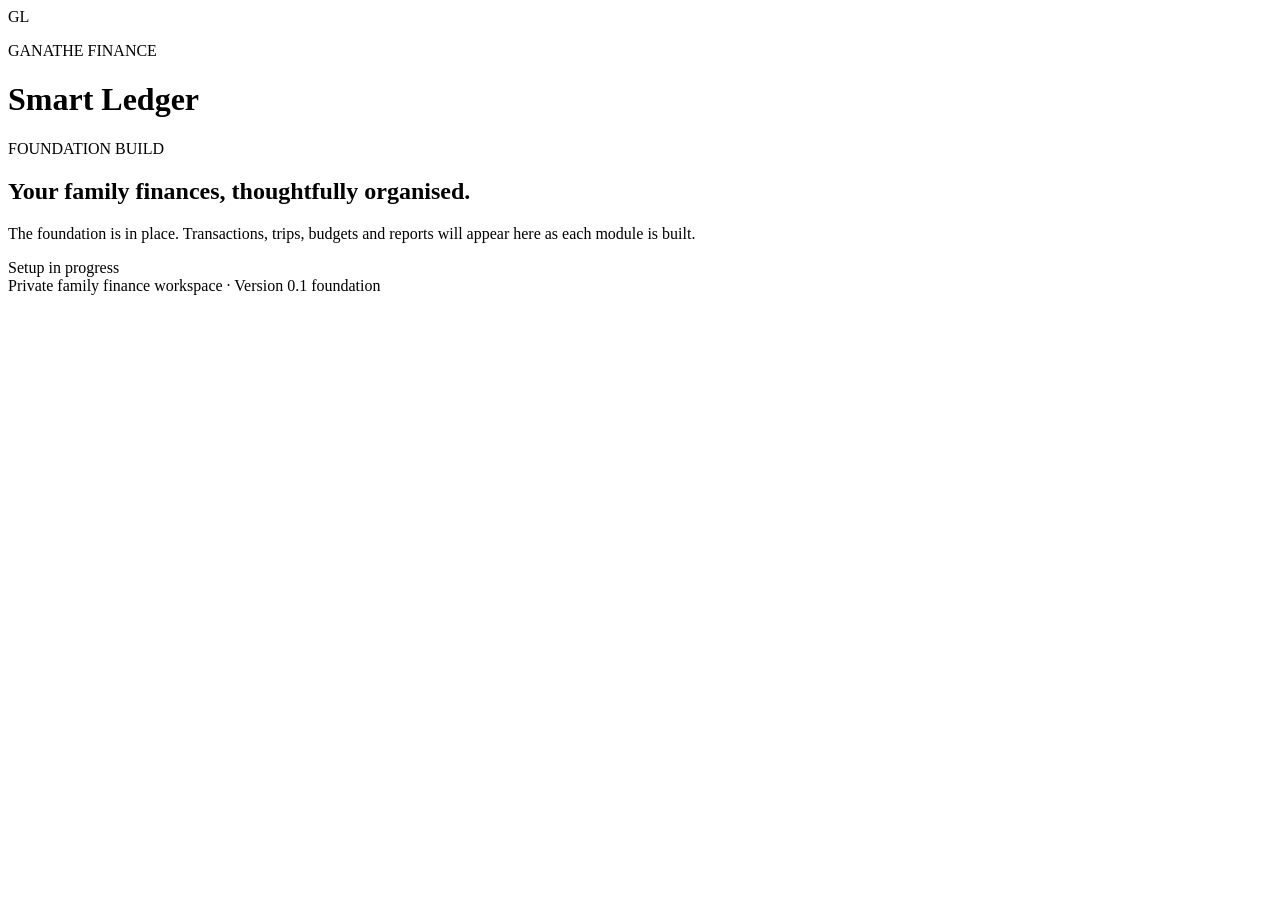
==== index.html @ e0f9417b "Set up Smart Ledger project foundation" ====
<!doctype html>
<html lang="en">
<head>
  <meta charset="utf-8">
  <meta name="viewport" content="width=device-width, initial-scale=1">
  <meta name="theme-color" content="#243b53">
  <meta name="description" content="Ganathe Finance — a simple family money manager.">
  <link rel="manifest" href="./manifest.json">
  <link rel="stylesheet" href="./assets/css/app.css">
  <title>Ganathe Finance | Smart Ledger</title>
</head>
<body>
  <main class="shell">
    <header class="topbar">
      <div class="brand-mark" aria-hidden="true">GL</div>
      <div><p class="eyebrow">GANATHE FINANCE</p><h1>Smart Ledger</h1></div>
    </header>
    <section class="welcome">
      <p class="eyebrow">FOUNDATION BUILD</p>
      <h2>Your family finances, thoughtfully organised.</h2>
      <p>The foundation is in place. Transactions, trips, budgets and reports will appear here as each module is built.</p>
      <span class="status"><span class="status-dot"></span> Setup in progress</span>
    </section>
    <footer>Private family finance workspace · Version 0.1 foundation</footer>
  </main>
  <script src="./assets/js/app.js" defer></script>
</body>
</html>
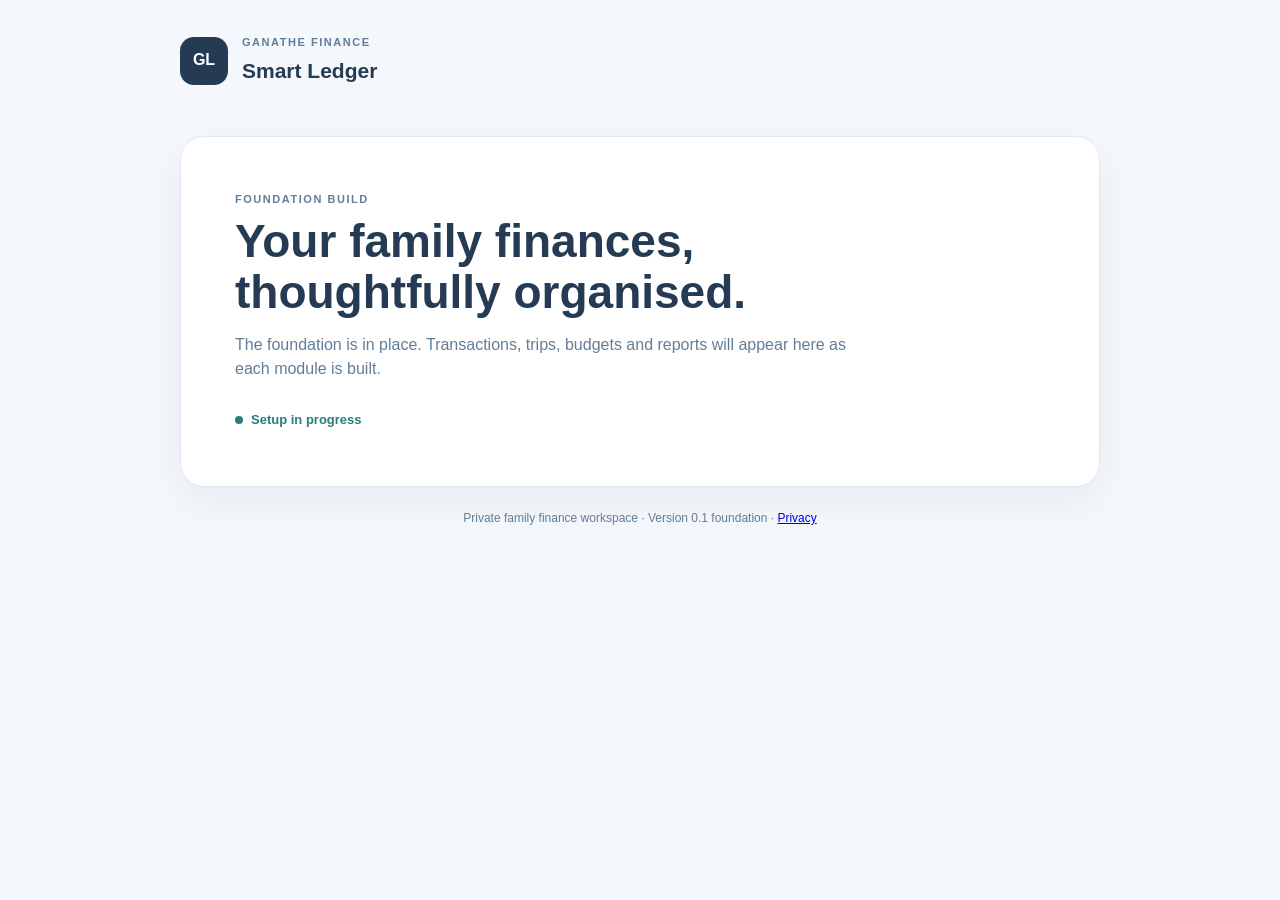
==== commit 75a066e2: "Link Smart Ledger privacy notice from index.html" ====
--- a/index.html
+++ b/index.html
@@ -21,7 +21,7 @@
       <p>The foundation is in place. Transactions, trips, budgets and reports will appear here as each module is built.</p>
       <span class="status"><span class="status-dot"></span> Setup in progress</span>
     </section>
-    <footer>Private family finance workspace · Version 0.1 foundation</footer>
+    <footer>Private family finance workspace · Version 0.1 foundation · <a href="./privacy-policy.html">Privacy</a></footer>
   </main>
   <script src="./assets/js/app.js" defer></script>
 </body>
--- a/assets/css/app.css
+++ b/assets/css/app.css
@@ -0,0 +1,35 @@
+:root {
+  color-scheme: light;
+  --ink: #243b53;
+  --muted: #627d98;
+  --surface: #ffffff;
+  --canvas: #f4f7fb;
+  --accent: #287d78;
+}
+* { box-sizing: border-box; }
+body {
+  margin: 0;
+  min-height: 100vh;
+  background: var(--canvas);
+  color: var(--ink);
+  font: 16px/1.55 Aptos, "Segoe UI", sans-serif;
+}
+.shell { width: min(920px, calc(100% - 36px)); margin: 0 auto; padding: 34px 0; }
+.topbar { display: flex; align-items: center; gap: 14px; }
+.brand-mark {
+  display: grid; place-items: center; width: 48px; height: 48px;
+  border-radius: 14px; background: var(--ink); color: white; font-weight: 800;
+}
+.eyebrow { margin: 0 0 4px; color: var(--muted); font-size: 11px; font-weight: 800; letter-spacing: .14em; }
+h1, h2, p { margin-top: 0; }
+h1 { margin-bottom: 0; font-size: 21px; }
+.welcome {
+  margin-top: 48px; padding: clamp(26px, 6vw, 54px);
+  border: 1px solid #e2eaf1; border-radius: 24px; background: var(--surface);
+  box-shadow: 0 14px 40px rgba(36, 59, 83, .06);
+}
+.welcome h2 { max-width: 620px; margin: 8px 0 14px; font-size: clamp(30px, 5vw, 46px); line-height: 1.12; }
+.welcome > p:not(.eyebrow) { max-width: 620px; color: var(--muted); }
+.status { display: inline-flex; align-items: center; gap: 8px; margin-top: 12px; color: var(--accent); font-size: 13px; font-weight: 700; }
+.status-dot { width: 8px; height: 8px; border-radius: 50%; background: var(--accent); }
+footer { margin-top: 22px; color: var(--muted); font-size: 12px; text-align: center; }
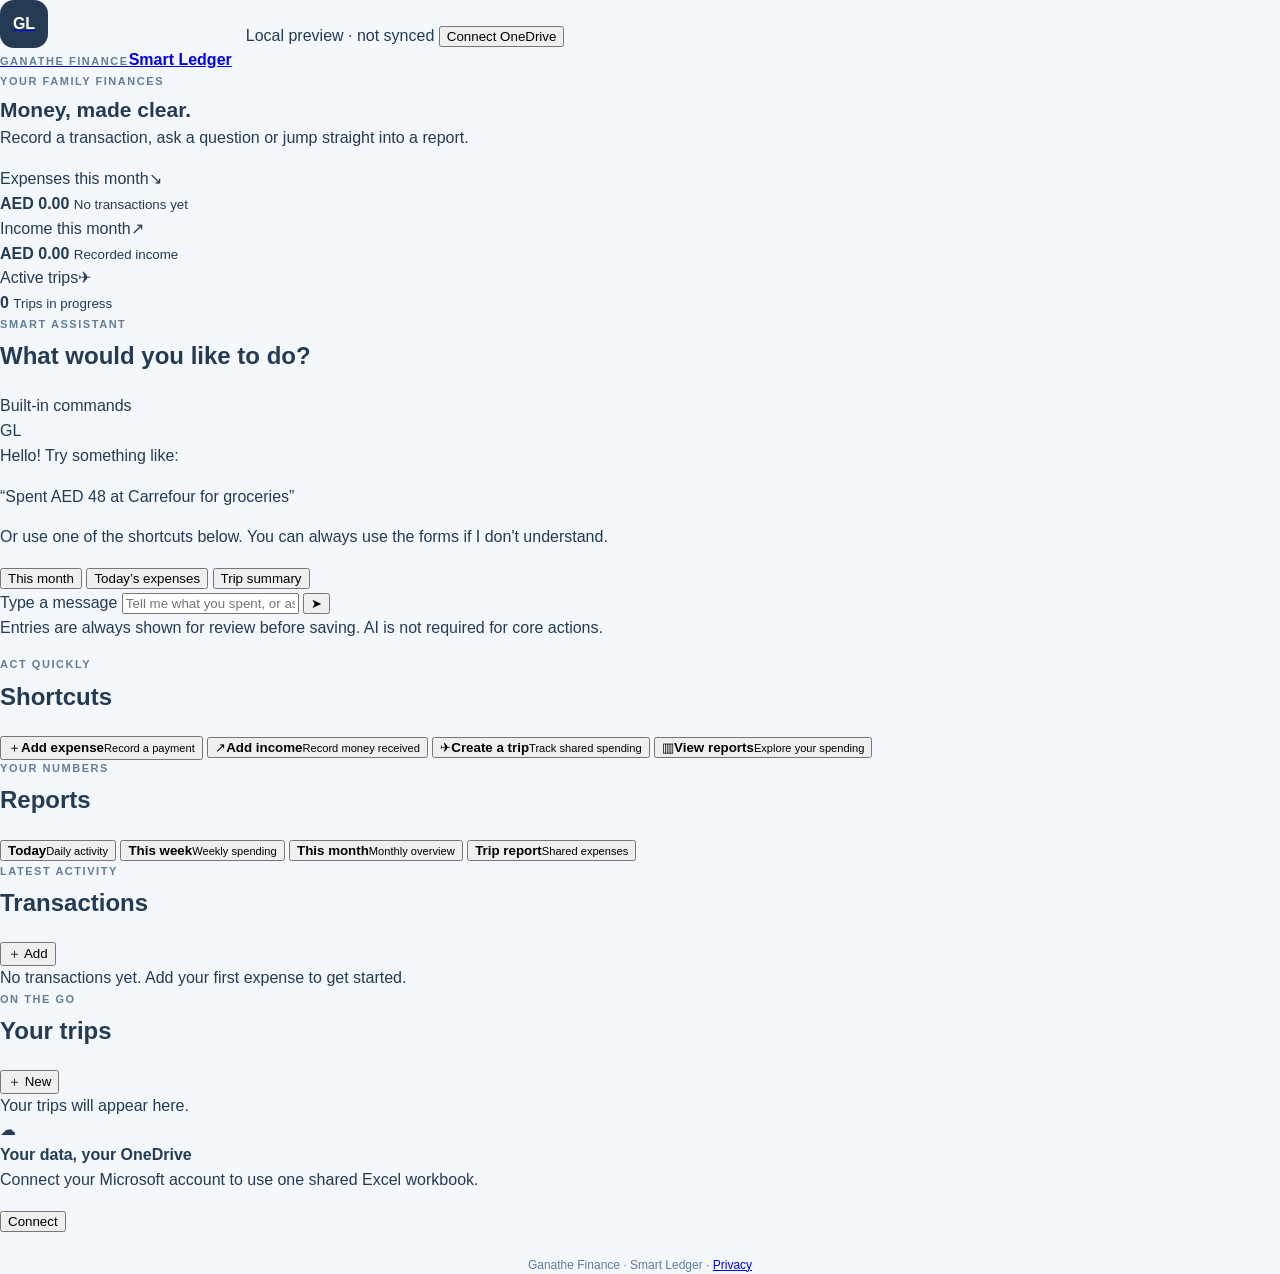
==== commit 126a2a49: "Build Smart Ledger conversational application shell" ====
--- a/index.html
+++ b/index.html
@@ -10,19 +10,152 @@
   <title>Ganathe Finance | Smart Ledger</title>
 </head>
 <body>
-  <main class="shell">
+  <div class="app-shell">
     <header class="topbar">
-      <div class="brand-mark" aria-hidden="true">GL</div>
-      <div><p class="eyebrow">GANATHE FINANCE</p><h1>Smart Ledger</h1></div>
+      <a class="brand" href="./" aria-label="Smart Ledger home">
+        <span class="brand-mark">GL</span>
+        <span><span class="eyebrow">GANATHE FINANCE</span><strong>Smart Ledger</strong></span>
+      </a>
+      <div class="header-actions">
+        <span id="syncStatus" class="sync-pill" data-state="local"><span class="sync-dot"></span><span id="syncText">Local preview · not synced</span></span>
+        <button class="button button-outline button-small" id="connectButton" type="button">Connect OneDrive</button>
+      </div>
     </header>
-    <section class="welcome">
-      <p class="eyebrow">FOUNDATION BUILD</p>
-      <h2>Your family finances, thoughtfully organised.</h2>
-      <p>The foundation is in place. Transactions, trips, budgets and reports will appear here as each module is built.</p>
-      <span class="status"><span class="status-dot"></span> Setup in progress</span>
-    </section>
-    <footer>Private family finance workspace · Version 0.1 foundation · <a href="./privacy-policy.html">Privacy</a></footer>
-  </main>
-  <script src="./assets/js/app.js" defer></script>
+
+    <main>
+      <section class="welcome-row">
+        <div>
+          <p class="eyebrow">YOUR FAMILY FINANCES</p>
+          <h1>Money, made <span>clear.</span></h1>
+          <p class="welcome-copy">Record a transaction, ask a question or jump straight into a report.</p>
+        </div>
+        <div class="date-chip" id="todayLabel"></div>
+      </section>
+
+      <section class="stats-grid" aria-label="Financial overview">
+        <article class="stat-card">
+          <div class="stat-top"><span>Expenses this month</span><span class="stat-icon">↘</span></div>
+          <strong id="monthSpend">AED 0.00</strong>
+          <small id="monthSpendHint">No transactions yet</small>
+        </article>
+        <article class="stat-card">
+          <div class="stat-top"><span>Income this month</span><span class="stat-icon">↗</span></div>
+          <strong id="monthIncome">AED 0.00</strong>
+          <small>Recorded income</small>
+        </article>
+        <article class="stat-card">
+          <div class="stat-top"><span>Active trips</span><span class="stat-icon">✈</span></div>
+          <strong id="activeTrips">0</strong>
+          <small>Trips in progress</small>
+        </article>
+      </section>
+
+      <section class="workspace-grid">
+        <div class="main-column">
+          <section class="panel conversation-panel">
+            <div class="panel-heading">
+              <div><p class="eyebrow">SMART ASSISTANT</p><h2>What would you like to do?</h2></div>
+              <span class="engine-label">Built-in commands</span>
+            </div>
+            <div class="chat-stream" id="chatStream" aria-live="polite">
+              <div class="chat-message assistant">
+                <span class="avatar">GL</span>
+                <div class="message-body"><p>Hello! Try something like:</p><p class="example-phrase">“Spent AED 48 at Carrefour for groceries”</p><p>Or use one of the shortcuts below. You can always use the forms if I don't understand.</p></div>
+              </div>
+            </div>
+            <div class="suggestion-row">
+              <button class="suggestion" data-prompt="Show my spending this month" type="button">This month</button>
+              <button class="suggestion" data-prompt="Show today's expenses" type="button">Today’s expenses</button>
+              <button class="suggestion" data-prompt="Show trip expenses" type="button">Trip summary</button>
+            </div>
+            <form id="chatForm" class="chat-entry">
+              <label class="sr-only" for="chatInput">Type a message</label>
+              <input id="chatInput" autocomplete="off" placeholder="Tell me what you spent, or ask a question…" maxlength="500">
+              <button class="send-button" aria-label="Send message" type="submit">➤</button>
+            </form>
+            <p class="micro-note">Entries are always shown for review before saving. AI is not required for core actions.</p>
+          </section>
+
+          <section class="panel">
+            <div class="panel-heading"><div><p class="eyebrow">ACT QUICKLY</p><h2>Shortcuts</h2></div></div>
+            <div class="quick-actions">
+              <button class="quick-action" data-action="expense" type="button"><span class="quick-icon teal">＋</span><span><strong>Add expense</strong><small>Record a payment</small></span></button>
+              <button class="quick-action" data-action="income" type="button"><span class="quick-icon blue">↗</span><span><strong>Add income</strong><small>Record money received</small></span></button>
+              <button class="quick-action" data-action="trip" type="button"><span class="quick-icon amber">✈</span><span><strong>Create a trip</strong><small>Track shared spending</small></span></button>
+              <button class="quick-action" data-action="reports" type="button"><span class="quick-icon violet">▥</span><span><strong>View reports</strong><small>Explore your spending</small></span></button>
+            </div>
+          </section>
+
+          <section class="panel" id="reportsPanel">
+            <div class="panel-heading"><div><p class="eyebrow">YOUR NUMBERS</p><h2>Reports</h2></div></div>
+            <div class="report-actions">
+              <button class="report-button" data-report="today" type="button"><strong>Today</strong><small>Daily activity</small></button>
+              <button class="report-button" data-report="week" type="button"><strong>This week</strong><small>Weekly spending</small></button>
+              <button class="report-button" data-report="month" type="button"><strong>This month</strong><small>Monthly overview</small></button>
+              <button class="report-button" data-report="trip" type="button"><strong>Trip report</strong><small>Shared expenses</small></button>
+            </div>
+            <div id="reportResult" class="report-result" hidden></div>
+          </section>
+        </div>
+
+        <aside class="side-column">
+          <section class="panel">
+            <div class="panel-heading"><div><p class="eyebrow">LATEST ACTIVITY</p><h2>Transactions</h2></div><button class="text-button" id="addExpenseLink" type="button">＋ Add</button></div>
+            <div id="transactionList" class="transaction-list"><div class="empty-state">No transactions yet. Add your first expense to get started.</div></div>
+          </section>
+          <section class="panel">
+            <div class="panel-heading"><div><p class="eyebrow">ON THE GO</p><h2>Your trips</h2></div><button class="text-button" id="addTripLink" type="button">＋ New</button></div>
+            <div id="tripList" class="trip-list"><div class="empty-state">Your trips will appear here.</div></div>
+          </section>
+          <section class="connection-card">
+            <div class="connection-icon">☁</div>
+            <div><strong>Your data, your OneDrive</strong><p>Connect your Microsoft account to use one shared Excel workbook.</p></div>
+            <button id="connectCardButton" class="button button-dark button-small" type="button">Connect</button>
+          </section>
+        </aside>
+      </section>
+    </main>
+    <footer>Ganathe Finance · Smart Ledger <span>·</span> <a href="./privacy-policy.html">Privacy</a></footer>
+  </div>
+
+  <dialog id="transactionDialog" class="app-dialog">
+    <form id="transactionForm" method="dialog">
+      <div class="dialog-heading"><div><p class="eyebrow">TRANSACTION</p><h2 id="transactionDialogTitle">Add expense</h2></div><button class="icon-button" type="button" data-close="transactionDialog" aria-label="Close">×</button></div>
+      <div class="form-grid">
+        <label>Type<select id="txType" name="type"><option>Expense</option><option>Income</option></select></label>
+        <label>Date<input id="txDate" name="date" type="date" required></label>
+        <label class="span-2">Description<input id="txDescription" name="description" placeholder="e.g. Carrefour groceries" required maxlength="120"></label>
+        <label>Amount<input id="txAmount" name="amount" type="number" min="0.01" step="0.01" placeholder="0.00" required></label>
+        <label>Currency<select id="txCurrency" name="currency"><option>AED</option><option>INR</option><option>OMR</option><option>USD</option><option>SGD</option><option>EUR</option><option>GBP</option></select></label>
+        <label>Category<select id="txCategory" name="category"></select></label>
+        <label>Payment type<select id="txPayment" name="paymentType"><option>Cash</option><option>Debit Card</option><option>Credit Card</option><option>Bank Transfer</option><option>Digital Wallet</option><option>Other</option></select></label>
+        <label>Paid by<input id="txPaidBy" name="paidBy" value="Me" maxlength="60" required></label>
+        <label>Trip (optional)<select id="txTrip" name="tripId"><option value="">Personal / non-trip</option></select></label>
+        <label class="span-2">Notes<input id="txNotes" name="notes" maxlength="200" placeholder="Optional"></label>
+      </div>
+      <div class="dialog-actions"><button class="button button-outline" type="button" data-close="transactionDialog">Cancel</button><button class="button button-primary" type="submit">Save transaction</button></div>
+    </form>
+  </dialog>
+
+  <dialog id="tripDialog" class="app-dialog">
+    <form id="tripForm" method="dialog">
+      <div class="dialog-heading"><div><p class="eyebrow">TRIP PLANNER</p><h2>Create a trip</h2></div><button class="icon-button" type="button" data-close="tripDialog" aria-label="Close">×</button></div>
+      <div class="form-grid">
+        <label class="span-2">Trip name<input id="tripName" name="name" required maxlength="100" placeholder="e.g. Oman family trip"></label>
+        <label class="span-2">Destination<input id="tripDestination" name="destination" maxlength="100" placeholder="e.g. Muscat and Chennai"></label>
+        <label>Start date<input id="tripStart" name="startDate" type="date"></label>
+        <label>End date<input id="tripEnd" name="endDate" type="date"></label>
+        <label class="span-2">Participants<input id="tripMembers" name="members" placeholder="Names separated by commas"></label>
+      </div>
+      <div class="dialog-actions"><button class="button button-outline" type="button" data-close="tripDialog">Cancel</button><button class="button button-primary" type="submit">Create trip</button></div>
+    </form>
+  </dialog>
+
+  <script defer src="https://alcdn.msauth.net/browser/2.38.3/js/msal-browser.min.js"></script>
+  <script defer src="https://cdn.sheetjs.com/xlsx-0.20.3/package/dist/xlsx.full.min.js"></script>
+  <script defer src="./assets/js/config.js"></script>
+  <script defer src="./assets/js/ledger-core.js"></script>
+  <script defer src="./assets/js/onedrive-repository.js"></script>
+  <script defer src="./assets/js/app.js"></script>
 </body>
 </html>
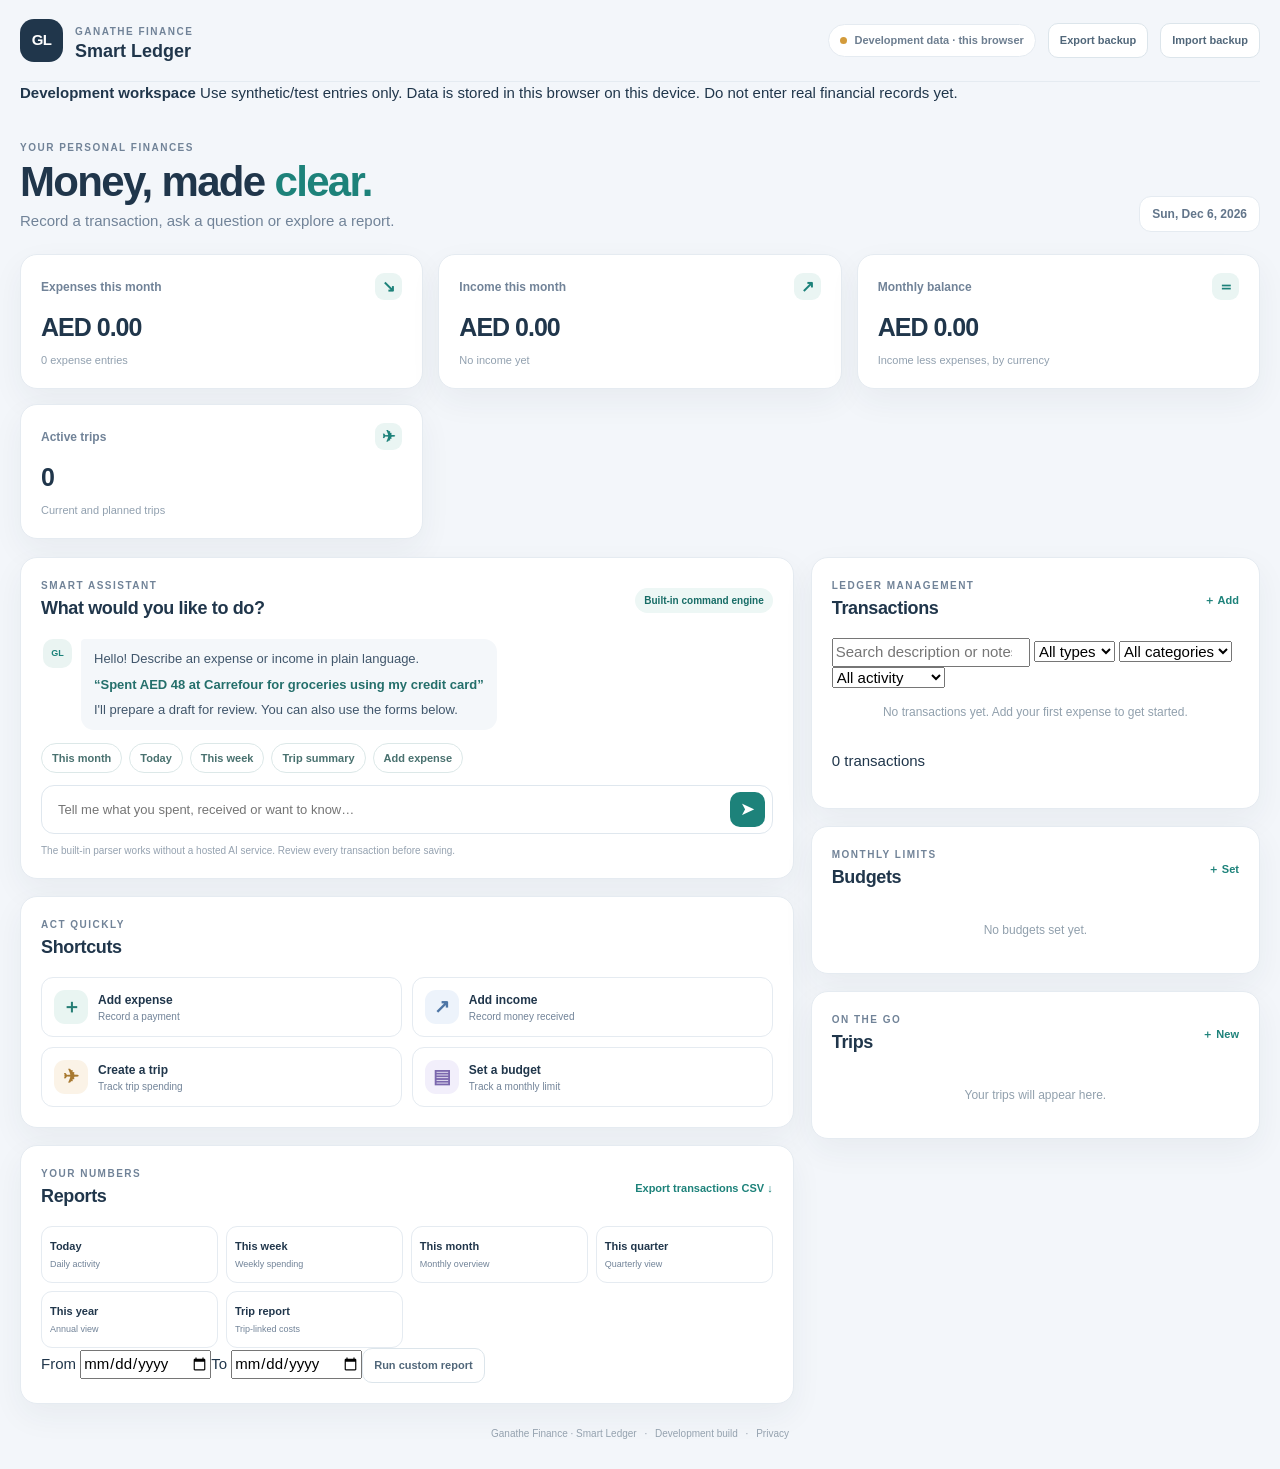
==== commit 2fa5c015: "Build feature-first Smart Ledger development workspace" ====
--- a/index.html
+++ b/index.html
@@ -3,8 +3,8 @@
 <head>
   <meta charset="utf-8">
   <meta name="viewport" content="width=device-width, initial-scale=1">
-  <meta name="theme-color" content="#243b53">
-  <meta name="description" content="Ganathe Finance — a simple family money manager.">
+  <meta name="theme-color" content="#20364b">
+  <meta name="description" content="Ganathe Finance — a conversational personal finance workspace.">
   <link rel="manifest" href="./manifest.json">
   <link rel="stylesheet" href="./assets/css/app.css">
   <title>Ganathe Finance | Smart Ledger</title>
@@ -17,63 +17,51 @@
         <span><span class="eyebrow">GANATHE FINANCE</span><strong>Smart Ledger</strong></span>
       </a>
       <div class="header-actions">
-        <span id="syncStatus" class="sync-pill" data-state="local"><span class="sync-dot"></span><span id="syncText">Local preview · not synced</span></span>
-        <button class="button button-outline button-small" id="connectButton" type="button">Connect OneDrive</button>
+        <span id="syncStatus" class="sync-pill" data-state="local"><span class="sync-dot"></span><span id="syncText">Development data · this browser</span></span>
+        <button class="button button-outline button-small" id="exportBackupButton" type="button">Export backup</button>
+        <button class="button button-outline button-small" id="importBackupButton" type="button">Import backup</button>
+        <input id="importBackupInput" type="file" accept=".json,application/json" hidden>
       </div>
     </header>
 
     <main>
+      <section class="development-banner" role="note">
+        <strong>Development workspace</strong>
+        <span>Use synthetic/test entries only. Data is stored in this browser on this device. Do not enter real financial records yet.</span>
+      </section>
+
       <section class="welcome-row">
         <div>
-          <p class="eyebrow">YOUR FAMILY FINANCES</p>
+          <p class="eyebrow">YOUR PERSONAL FINANCES</p>
           <h1>Money, made <span>clear.</span></h1>
-          <p class="welcome-copy">Record a transaction, ask a question or jump straight into a report.</p>
+          <p class="welcome-copy">Record a transaction, ask a question or explore a report.</p>
         </div>
         <div class="date-chip" id="todayLabel"></div>
       </section>
 
       <section class="stats-grid" aria-label="Financial overview">
-        <article class="stat-card">
-          <div class="stat-top"><span>Expenses this month</span><span class="stat-icon">↘</span></div>
-          <strong id="monthSpend">AED 0.00</strong>
-          <small id="monthSpendHint">No transactions yet</small>
-        </article>
-        <article class="stat-card">
-          <div class="stat-top"><span>Income this month</span><span class="stat-icon">↗</span></div>
-          <strong id="monthIncome">AED 0.00</strong>
-          <small>Recorded income</small>
-        </article>
-        <article class="stat-card">
-          <div class="stat-top"><span>Active trips</span><span class="stat-icon">✈</span></div>
-          <strong id="activeTrips">0</strong>
-          <small>Trips in progress</small>
-        </article>
+        <article class="stat-card"><div class="stat-top"><span>Expenses this month</span><span class="stat-icon">↘</span></div><strong id="monthSpend">AED 0.00</strong><small id="monthSpendHint">No expenses yet</small></article>
+        <article class="stat-card"><div class="stat-top"><span>Income this month</span><span class="stat-icon">↗</span></div><strong id="monthIncome">AED 0.00</strong><small id="monthIncomeHint">No income yet</small></article>
+        <article class="stat-card"><div class="stat-top"><span>Monthly balance</span><span class="stat-icon">＝</span></div><strong id="monthBalance">AED 0.00</strong><small>Income less expenses, by currency</small></article>
+        <article class="stat-card"><div class="stat-top"><span>Active trips</span><span class="stat-icon">✈</span></div><strong id="activeTrips">0</strong><small>Current and planned trips</small></article>
       </section>
 
       <section class="workspace-grid">
         <div class="main-column">
           <section class="panel conversation-panel">
-            <div class="panel-heading">
-              <div><p class="eyebrow">SMART ASSISTANT</p><h2>What would you like to do?</h2></div>
-              <span class="engine-label">Built-in commands</span>
-            </div>
+            <div class="panel-heading"><div><p class="eyebrow">SMART ASSISTANT</p><h2>What would you like to do?</h2></div><span class="engine-label">Built-in command engine</span></div>
             <div class="chat-stream" id="chatStream" aria-live="polite">
-              <div class="chat-message assistant">
-                <span class="avatar">GL</span>
-                <div class="message-body"><p>Hello! Try something like:</p><p class="example-phrase">“Spent AED 48 at Carrefour for groceries”</p><p>Or use one of the shortcuts below. You can always use the forms if I don't understand.</p></div>
-              </div>
+              <div class="chat-message assistant"><span class="avatar">GL</span><div class="message-body"><p>Hello! Describe an expense or income in plain language.</p><p class="example-phrase">“Spent AED 48 at Carrefour for groceries using my credit card”</p><p>I'll prepare a draft for review. You can also use the forms below.</p></div></div>
             </div>
             <div class="suggestion-row">
               <button class="suggestion" data-prompt="Show my spending this month" type="button">This month</button>
-              <button class="suggestion" data-prompt="Show today's expenses" type="button">Today’s expenses</button>
+              <button class="suggestion" data-prompt="Show today's expenses" type="button">Today</button>
+              <button class="suggestion" data-prompt="Show this week's spending" type="button">This week</button>
               <button class="suggestion" data-prompt="Show trip expenses" type="button">Trip summary</button>
+              <button class="suggestion" data-prompt="Add an expense" type="button">Add expense</button>
             </div>
-            <form id="chatForm" class="chat-entry">
-              <label class="sr-only" for="chatInput">Type a message</label>
-              <input id="chatInput" autocomplete="off" placeholder="Tell me what you spent, or ask a question…" maxlength="500">
-              <button class="send-button" aria-label="Send message" type="submit">➤</button>
-            </form>
-            <p class="micro-note">Entries are always shown for review before saving. AI is not required for core actions.</p>
+            <form id="chatForm" class="chat-entry"><label class="sr-only" for="chatInput">Type a message</label><input id="chatInput" autocomplete="off" placeholder="Tell me what you spent, received or want to know…" maxlength="500"><button class="send-button" aria-label="Send message" type="submit">➤</button></form>
+            <p class="micro-note">The built-in parser works without a hosted AI service. Review every transaction before saving.</p>
           </section>
 
           <section class="panel">
@@ -81,45 +69,50 @@
             <div class="quick-actions">
               <button class="quick-action" data-action="expense" type="button"><span class="quick-icon teal">＋</span><span><strong>Add expense</strong><small>Record a payment</small></span></button>
               <button class="quick-action" data-action="income" type="button"><span class="quick-icon blue">↗</span><span><strong>Add income</strong><small>Record money received</small></span></button>
-              <button class="quick-action" data-action="trip" type="button"><span class="quick-icon amber">✈</span><span><strong>Create a trip</strong><small>Track shared spending</small></span></button>
-              <button class="quick-action" data-action="reports" type="button"><span class="quick-icon violet">▥</span><span><strong>View reports</strong><small>Explore your spending</small></span></button>
+              <button class="quick-action" data-action="trip" type="button"><span class="quick-icon amber">✈</span><span><strong>Create a trip</strong><small>Track trip spending</small></span></button>
+              <button class="quick-action" data-action="budget" type="button"><span class="quick-icon violet">▤</span><span><strong>Set a budget</strong><small>Track a monthly limit</small></span></button>
             </div>
           </section>
 
           <section class="panel" id="reportsPanel">
-            <div class="panel-heading"><div><p class="eyebrow">YOUR NUMBERS</p><h2>Reports</h2></div></div>
+            <div class="panel-heading"><div><p class="eyebrow">YOUR NUMBERS</p><h2>Reports</h2></div><button class="text-button" id="exportCsvButton" type="button">Export transactions CSV ↓</button></div>
             <div class="report-actions">
               <button class="report-button" data-report="today" type="button"><strong>Today</strong><small>Daily activity</small></button>
               <button class="report-button" data-report="week" type="button"><strong>This week</strong><small>Weekly spending</small></button>
               <button class="report-button" data-report="month" type="button"><strong>This month</strong><small>Monthly overview</small></button>
-              <button class="report-button" data-report="trip" type="button"><strong>Trip report</strong><small>Shared expenses</small></button>
+              <button class="report-button" data-report="quarter" type="button"><strong>This quarter</strong><small>Quarterly view</small></button>
+              <button class="report-button" data-report="year" type="button"><strong>This year</strong><small>Annual view</small></button>
+              <button class="report-button" data-report="trip" type="button"><strong>Trip report</strong><small>Trip-linked costs</small></button>
             </div>
-            <div id="reportResult" class="report-result" hidden></div>
+            <div class="custom-report"><label>From <input id="reportFrom" type="date"></label><label>To <input id="reportTo" type="date"></label><button id="customReportButton" class="button button-outline button-small" type="button">Run custom report</button></div>
+            <div id="reportResult" class="report-result" hidden aria-live="polite"></div>
           </section>
         </div>
 
         <aside class="side-column">
           <section class="panel">
-            <div class="panel-heading"><div><p class="eyebrow">LATEST ACTIVITY</p><h2>Transactions</h2></div><button class="text-button" id="addExpenseLink" type="button">＋ Add</button></div>
-            <div id="transactionList" class="transaction-list"><div class="empty-state">No transactions yet. Add your first expense to get started.</div></div>
+            <div class="panel-heading"><div><p class="eyebrow">LEDGER MANAGEMENT</p><h2>Transactions</h2></div><button class="text-button" id="addExpenseLink" type="button">＋ Add</button></div>
+            <div class="filter-grid">
+              <input id="transactionSearch" type="search" placeholder="Search description or notes…" aria-label="Search transactions">
+              <select id="transactionTypeFilter" aria-label="Filter by transaction type"><option value="">All types</option><option>Expense</option><option>Income</option></select>
+              <select id="transactionCategoryFilter" aria-label="Filter by category"><option value="">All categories</option></select>
+              <select id="transactionTripFilter" aria-label="Filter by trip"><option value="">All activity</option><option value="__personal">Personal only</option></select>
+            </div>
+            <div id="transactionList" class="transaction-list"><div class="empty-state">No transactions yet. Add your first test entry.</div></div>
+            <p class="list-footnote" id="transactionCount">0 transactions</p>
           </section>
-          <section class="panel">
-            <div class="panel-heading"><div><p class="eyebrow">ON THE GO</p><h2>Your trips</h2></div><button class="text-button" id="addTripLink" type="button">＋ New</button></div>
-            <div id="tripList" class="trip-list"><div class="empty-state">Your trips will appear here.</div></div>
-          </section>
-          <section class="connection-card">
-            <div class="connection-icon">☁</div>
-            <div><strong>Your data, your OneDrive</strong><p>Connect your Microsoft account to use one shared Excel workbook.</p></div>
-            <button id="connectCardButton" class="button button-dark button-small" type="button">Connect</button>
-          </section>
+
+          <section class="panel"><div class="panel-heading"><div><p class="eyebrow">MONTHLY LIMITS</p><h2>Budgets</h2></div><button class="text-button" id="addBudgetLink" type="button">＋ Set</button></div><div id="budgetList" class="budget-list"><div class="empty-state">No budgets set yet.</div></div></section>
+
+          <section class="panel"><div class="panel-heading"><div><p class="eyebrow">ON THE GO</p><h2>Trips</h2></div><button class="text-button" id="addTripLink" type="button">＋ New</button></div><div id="tripList" class="trip-list"><div class="empty-state">Your trips will appear here.</div></div></section>
         </aside>
       </section>
     </main>
-    <footer>Ganathe Finance · Smart Ledger <span>·</span> <a href="./privacy-policy.html">Privacy</a></footer>
+    <footer>Ganathe Finance · Smart Ledger <span>·</span> Development build <span>·</span> <a href="./privacy-policy.html">Privacy</a></footer>
   </div>
 
   <dialog id="transactionDialog" class="app-dialog">
-    <form id="transactionForm" method="dialog">
+    <form id="transactionForm"><input id="txId" type="hidden">
       <div class="dialog-heading"><div><p class="eyebrow">TRANSACTION</p><h2 id="transactionDialogTitle">Add expense</h2></div><button class="icon-button" type="button" data-close="transactionDialog" aria-label="Close">×</button></div>
       <div class="form-grid">
         <label>Type<select id="txType" name="type"><option>Expense</option><option>Income</option></select></label>
@@ -131,31 +124,42 @@
         <label>Payment type<select id="txPayment" name="paymentType"><option>Cash</option><option>Debit Card</option><option>Credit Card</option><option>Bank Transfer</option><option>Digital Wallet</option><option>Other</option></select></label>
         <label>Paid by<input id="txPaidBy" name="paidBy" value="Me" maxlength="60" required></label>
         <label>Trip (optional)<select id="txTrip" name="tripId"><option value="">Personal / non-trip</option></select></label>
-        <label class="span-2">Notes<input id="txNotes" name="notes" maxlength="200" placeholder="Optional"></label>
+        <label class="span-2">Notes<input id="txNotes" name="notes" maxlength="300" placeholder="Optional"></label>
       </div>
       <div class="dialog-actions"><button class="button button-outline" type="button" data-close="transactionDialog">Cancel</button><button class="button button-primary" type="submit">Save transaction</button></div>
     </form>
   </dialog>
 
   <dialog id="tripDialog" class="app-dialog">
-    <form id="tripForm" method="dialog">
-      <div class="dialog-heading"><div><p class="eyebrow">TRIP PLANNER</p><h2>Create a trip</h2></div><button class="icon-button" type="button" data-close="tripDialog" aria-label="Close">×</button></div>
+    <form id="tripForm"><input id="tripId" type="hidden">
+      <div class="dialog-heading"><div><p class="eyebrow">TRIP PLANNER</p><h2 id="tripDialogTitle">Create a trip</h2></div><button class="icon-button" type="button" data-close="tripDialog" aria-label="Close">×</button></div>
       <div class="form-grid">
-        <label class="span-2">Trip name<input id="tripName" name="name" required maxlength="100" placeholder="e.g. Oman family trip"></label>
+        <label class="span-2">Trip name<input id="tripName" name="name" required maxlength="100" placeholder="e.g. Oman trip"></label>
         <label class="span-2">Destination<input id="tripDestination" name="destination" maxlength="100" placeholder="e.g. Muscat and Chennai"></label>
         <label>Start date<input id="tripStart" name="startDate" type="date"></label>
         <label>End date<input id="tripEnd" name="endDate" type="date"></label>
         <label class="span-2">Participants<input id="tripMembers" name="members" placeholder="Names separated by commas"></label>
+        <label>Status<select id="tripStatus"><option>Planned</option><option>Active</option><option>Completed</option><option>Cancelled</option></select></label>
       </div>
-      <div class="dialog-actions"><button class="button button-outline" type="button" data-close="tripDialog">Cancel</button><button class="button button-primary" type="submit">Create trip</button></div>
+      <div class="dialog-actions"><button class="button button-outline" type="button" data-close="tripDialog">Cancel</button><button class="button button-primary" type="submit">Save trip</button></div>
     </form>
   </dialog>
 
-  <script defer src="https://alcdn.msauth.net/browser/2.38.3/js/msal-browser.min.js"></script>
-  <script defer src="https://cdn.sheetjs.com/xlsx-0.20.3/package/dist/xlsx.full.min.js"></script>
-  <script defer src="./assets/js/config.js"></script>
+  <dialog id="budgetDialog" class="app-dialog">
+    <form id="budgetForm"><input id="budgetId" type="hidden">
+      <div class="dialog-heading"><div><p class="eyebrow">MONTHLY PLANNING</p><h2 id="budgetDialogTitle">Set a budget</h2></div><button class="icon-button" type="button" data-close="budgetDialog" aria-label="Close">×</button></div>
+      <div class="form-grid">
+        <label class="span-2">Category<select id="budgetCategory" required></select></label>
+        <label>Monthly limit<input id="budgetAmount" type="number" min="0.01" step="0.01" required placeholder="0.00"></label>
+        <label>Currency<select id="budgetCurrency"><option>AED</option><option>INR</option><option>OMR</option><option>USD</option><option>SGD</option><option>EUR</option><option>GBP</option></select></label>
+      </div>
+      <p class="form-help">Usage is calculated for the current calendar month, matching category and currency.</p>
+      <div class="dialog-actions"><button class="button button-outline" type="button" data-close="budgetDialog">Cancel</button><button class="button button-primary" type="submit">Save budget</button></div>
+    </form>
+  </dialog>
+
   <script defer src="./assets/js/ledger-core.js"></script>
-  <script defer src="./assets/js/onedrive-repository.js"></script>
+  <script defer src="./assets/js/ledger-repository.js"></script>
   <script defer src="./assets/js/app.js"></script>
 </body>
-</html>
+</html>
--- a/assets/css/app.css
+++ b/assets/css/app.css
@@ -1,35 +1,7 @@
-:root {
-  color-scheme: light;
-  --ink: #243b53;
-  --muted: #627d98;
-  --surface: #ffffff;
-  --canvas: #f4f7fb;
-  --accent: #287d78;
-}
-* { box-sizing: border-box; }
-body {
-  margin: 0;
-  min-height: 100vh;
-  background: var(--canvas);
-  color: var(--ink);
-  font: 16px/1.55 Aptos, "Segoe UI", sans-serif;
-}
-.shell { width: min(920px, calc(100% - 36px)); margin: 0 auto; padding: 34px 0; }
-.topbar { display: flex; align-items: center; gap: 14px; }
-.brand-mark {
-  display: grid; place-items: center; width: 48px; height: 48px;
-  border-radius: 14px; background: var(--ink); color: white; font-weight: 800;
-}
-.eyebrow { margin: 0 0 4px; color: var(--muted); font-size: 11px; font-weight: 800; letter-spacing: .14em; }
-h1, h2, p { margin-top: 0; }
-h1 { margin-bottom: 0; font-size: 21px; }
-.welcome {
-  margin-top: 48px; padding: clamp(26px, 6vw, 54px);
-  border: 1px solid #e2eaf1; border-radius: 24px; background: var(--surface);
-  box-shadow: 0 14px 40px rgba(36, 59, 83, .06);
-}
-.welcome h2 { max-width: 620px; margin: 8px 0 14px; font-size: clamp(30px, 5vw, 46px); line-height: 1.12; }
-.welcome > p:not(.eyebrow) { max-width: 620px; color: var(--muted); }
-.status { display: inline-flex; align-items: center; gap: 8px; margin-top: 12px; color: var(--accent); font-size: 13px; font-weight: 700; }
-.status-dot { width: 8px; height: 8px; border-radius: 50%; background: var(--accent); }
-footer { margin-top: 22px; color: var(--muted); font-size: 12px; text-align: center; }
+:root{color-scheme:light;--ink:#20364b;--muted:#718398;--canvas:#f3f6fa;--surface:#fff;--line:#e5ebf1;--teal:#1d827a;--teal-dark:#176c66;--shadow:0 12px 32px rgba(31,54,76,.055)}
+*{box-sizing:border-box}body{margin:0;background:var(--canvas);color:var(--ink);font:15px/1.5 Aptos,"Segoe UI",sans-serif}button,input,select{font:inherit}button{cursor:pointer}a{color:inherit;text-decoration:none}.app-shell{width:min(1240px,calc(100% - 40px));margin:auto}.topbar{height:82px;display:flex;align-items:center;justify-content:space-between;border-bottom:1px solid var(--line)}.brand{display:flex;align-items:center;gap:12px}.brand-mark{width:43px;height:43px;border-radius:14px;background:var(--ink);display:grid;place-items:center;color:#fff;font-weight:800;letter-spacing:-.04em}.brand strong{display:block;font-size:18px;line-height:1.1}.eyebrow{margin:0 0 4px;color:var(--muted);font-size:10px;font-weight:800;letter-spacing:.15em}.header-actions{display:flex;align-items:center;gap:12px}.sync-pill{display:inline-flex;align-items:center;gap:7px;padding:7px 11px;border:1px solid var(--line);border-radius:20px;background:#fff;color:#6d7e90;font-size:11px;font-weight:700}.sync-dot{width:7px;height:7px;border-radius:50%;background:#d39b3b}.sync-pill[data-state=connected] .sync-dot{background:#29956f}.sync-pill[data-state=error] .sync-dot{background:#d45d58}.welcome-row{display:flex;align-items:flex-end;justify-content:space-between;padding:35px 0 22px}.welcome-row h1{margin:4px 0 6px;font-size:clamp(30px,4vw,42px);letter-spacing:-.04em;line-height:1.08}.welcome-row h1 span{color:var(--teal)}.welcome-copy{margin:0;color:var(--muted)}.date-chip{padding:8px 12px;border:1px solid var(--line);border-radius:12px;background:#fff;color:#62758a;font-size:12px;font-weight:700}.stats-grid{display:grid;grid-template-columns:repeat(3,1fr);gap:15px;margin-bottom:18px}.stat-card,.panel{background:var(--surface);border:1px solid var(--line);border-radius:17px;box-shadow:var(--shadow)}.stat-card{padding:18px 20px}.stat-top{display:flex;align-items:center;justify-content:space-between;color:var(--muted);font-size:12px;font-weight:700}.stat-icon{width:27px;height:27px;border-radius:9px;background:#eaf5f3;color:var(--teal);display:grid;place-items:center;font-size:16px}.stat-card strong{display:block;margin:9px 0 1px;font-size:25px;letter-spacing:-.04em}.stat-card small{color:#91a0af;font-size:11px}.workspace-grid{display:grid;grid-template-columns:minmax(0,1.55fr) minmax(300px,.9fr);gap:17px;align-items:start}.main-column,.side-column{display:grid;gap:17px}.panel{padding:20px}.panel-heading{display:flex;align-items:center;justify-content:space-between;gap:12px;margin-bottom:16px}.panel-heading h2{margin:0;font-size:18px;letter-spacing:-.02em}.panel-heading .eyebrow{margin-bottom:2px}.engine-label{padding:5px 9px;border-radius:20px;background:#edf7f5;color:var(--teal-dark);font-size:10px;font-weight:800}.chat-stream{display:grid;gap:11px;max-height:280px;overflow:auto;padding:1px 2px 8px}.chat-message{display:flex;gap:9px;align-items:flex-start}.avatar{flex:0 0 29px;height:29px;border-radius:10px;background:#eaf4f2;color:var(--teal);display:grid;place-items:center;font-size:9px;font-weight:900}.message-body{min-width:0;max-width:calc(100% - 38px);padding:10px 13px;border-radius:4px 13px 13px 13px;background:#f4f7fa;color:#40566b;font-size:13px}.message-body p{margin:0 0 6px}.message-body p:last-child{margin-bottom:0}.message-body .example-phrase{color:#246f6b;font-weight:700}.chat-message.user{justify-content:flex-end}.chat-message.user .avatar{display:none}.chat-message.user .message-body{background:#e9f4f2;color:#245f5b;border-radius:13px 4px 13px 13px}.suggestion-row{display:flex;flex-wrap:wrap;gap:7px;margin:5px 0 12px}.suggestion{border:1px solid #dce8e8;background:#fff;border-radius:20px;color:#49716f;padding:6px 10px;font-size:11px;font-weight:700}.suggestion:hover,.report-button:hover{border-color:#a9ceca;background:#f4faf9}.chat-entry{display:flex;gap:9px;padding:6px 7px 6px 14px;border:1px solid #dfe7ee;border-radius:13px;background:#fff}.chat-entry:focus-within{border-color:#8ebfba;box-shadow:0 0 0 3px rgba(29,130,122,.08)}.chat-entry input{width:100%;min-width:0;border:0;outline:0;background:transparent;color:var(--ink);font-size:13px}.send-button{width:35px;height:35px;flex:0 0 35px;border:0;border-radius:10px;background:var(--teal);color:#fff;font-size:18px}.micro-note{margin:9px 0 0;color:#95a2b0;font-size:10px}.quick-actions{display:grid;grid-template-columns:repeat(2,1fr);gap:10px}.quick-action{display:flex;align-items:center;gap:10px;text-align:left;padding:12px;border:1px solid var(--line);border-radius:12px;background:#fff;color:var(--ink)}.quick-action:hover{border-color:#b8d8d4;background:#fbfefd}.quick-icon{width:34px;height:34px;flex:0 0 34px;border-radius:11px;display:grid;place-items:center;font-size:19px;font-weight:700}.quick-icon.teal{background:#e9f5f2;color:#267e75}.quick-icon.blue{background:#edf3fb;color:#4d75a5}.quick-icon.amber{background:#fbf3e7;color:#a87930}.quick-icon.violet{background:#f2effb;color:#7b68ae}.quick-action strong{display:block;font-size:12px}.quick-action small{display:block;color:var(--muted);font-size:10px}.report-actions{display:grid;grid-template-columns:repeat(4,1fr);gap:8px}.report-button{padding:11px 8px;text-align:left;border:1px solid var(--line);border-radius:11px;background:#fff;color:var(--ink)}.report-button strong,.report-button small{display:block}.report-button strong{font-size:11px}.report-button small{margin-top:3px;color:var(--muted);font-size:9px}.report-result{margin-top:13px;padding:13px;border-radius:12px;background:#f4f8fa;color:#496174;font-size:12px}.report-result strong{color:var(--ink)}.text-button{padding:4px 0;border:0;background:none;color:var(--teal);font-size:11px;font-weight:800}.transaction-list,.trip-list{display:grid;gap:0}.transaction-item,.trip-item{display:flex;align-items:center;justify-content:space-between;gap:12px;padding:11px 0;border-top:1px solid #edf1f5}.transaction-item:first-child,.trip-item:first-child{border-top:0;padding-top:0}.item-main{display:flex;align-items:center;gap:10px;min-width:0}.item-icon{width:34px;height:34px;flex:0 0 34px;border-radius:11px;background:#f0f5f7;display:grid;place-items:center;color:#5e7485}.item-copy{min-width:0}.item-copy strong{display:block;overflow:hidden;text-overflow:ellipsis;white-space:nowrap;font-size:12px}.item-copy small{display:block;color:#8a99a8;font-size:10px}.item-amount{white-space:nowrap;font-size:12px;font-weight:800}.item-amount.income{color:#218568}.empty-state{padding:14px 5px;color:#91a0ad;font-size:12px;text-align:center}.trip-item{align-items:flex-start}.trip-item strong{font-size:12px}.trip-item small{display:block;color:var(--muted);font-size:10px}.trip-badge{padding:4px 7px;border-radius:20px;background:#edf6f4;color:#387d72;font-size:9px;font-weight:800}.connection-card{display:flex;align-items:center;gap:11px;padding:15px;border:1px solid #dbe9e7;border-radius:15px;background:#eef7f5}.connection-icon{width:35px;height:35px;flex:0 0 35px;border-radius:10px;background:#dcefeb;color:#277c73;display:grid;place-items:center;font-size:17px}.connection-card strong{font-size:12px}.connection-card p{margin:2px 0 0;color:#68827f;font-size:10px}.connection-card .button{margin-left:auto;flex:0 0 auto}footer{padding:22px 0 28px;color:#95a2af;font-size:10px;text-align:center}footer span{padding:0 5px}.button{display:inline-flex;align-items:center;justify-content:center;gap:7px;border:1px solid transparent;border-radius:10px;padding:10px 14px;font-size:12px;font-weight:800}.button-small{padding:8px 11px;font-size:11px}.button-primary{background:var(--teal);color:white}.button-primary:hover{background:var(--teal-dark)}.button-outline{border-color:#dce5eb;background:#fff;color:#51677a}.button-dark{background:var(--ink);color:#fff}.app-dialog{width:min(540px,calc(100% - 28px));max-width:540px;padding:0;border:1px solid var(--line);border-radius:18px;box-shadow:0 24px 80px rgba(20,40,60,.24);color:var(--ink)}.app-dialog::backdrop{background:rgba(22,38,54,.42);backdrop-filter:blur(3px)}.app-dialog form{padding:22px}.dialog-heading{display:flex;justify-content:space-between;align-items:flex-start;margin-bottom:18px}.dialog-heading h2{margin:0;font-size:21px}.icon-button{width:32px;height:32px;border:0;border-radius:9px;background:#f1f5f8;color:#607589;font-size:22px;line-height:1}.form-grid{display:grid;grid-template-columns:1fr 1fr;gap:13px}.form-grid label{display:grid;gap:5px;color:#65798b;font-size:11px;font-weight:700}.form-grid input,.form-grid select{width:100%;min-width:0;height:39px;padding:8px 10px;border:1px solid #dfe6ec;border-radius:9px;background:#fff;color:var(--ink);outline:0;font-size:12px}.form-grid input:focus,.form-grid select:focus{border-color:#8dbdb7;box-shadow:0 0 0 3px rgba(29,130,122,.08)}.span-2{grid-column:span 2}.dialog-actions{display:flex;justify-content:flex-end;gap:9px;margin-top:20px}.sr-only{position:absolute;width:1px;height:1px;padding:0;margin:-1px;overflow:hidden;clip:rect(0,0,0,0);white-space:nowrap;border:0}
+@media(max-width:850px){.workspace-grid{grid-template-columns:1fr}.side-column{grid-template-columns:1fr 1fr}.connection-card{grid-column:span 2}.report-actions{grid-template-columns:repeat(4,1fr)}}
+@media(max-width:600px){.app-shell{width:calc(100% - 24px)}.topbar{height:68px}.brand-mark{width:38px;height:38px}.sync-pill{display:none}.welcome-row{padding:25px 0 18px;align-items:flex-start}.date-chip{font-size:10px;padding:6px 8px}.stats-grid{gap:8px}.stat-card{padding:12px 11px}.stat-card strong{font-size:17px}.stat-card small{font-size:9px}.stat-top{font-size:10px}.stat-icon{width:22px;height:22px}.panel{padding:15px}.side-column{grid-template-columns:1fr}.connection-card{grid-column:auto}.quick-actions{gap:8px}.quick-action{padding:10px 8px}.report-actions{grid-template-columns:repeat(2,1fr)}.panel-heading h2{font-size:16px}.engine-label{font-size:9px}}
+
+/* Transaction confirmation actions */
+.draft-actions{display:flex;flex-wrap:wrap;gap:7px;margin-top:10px}
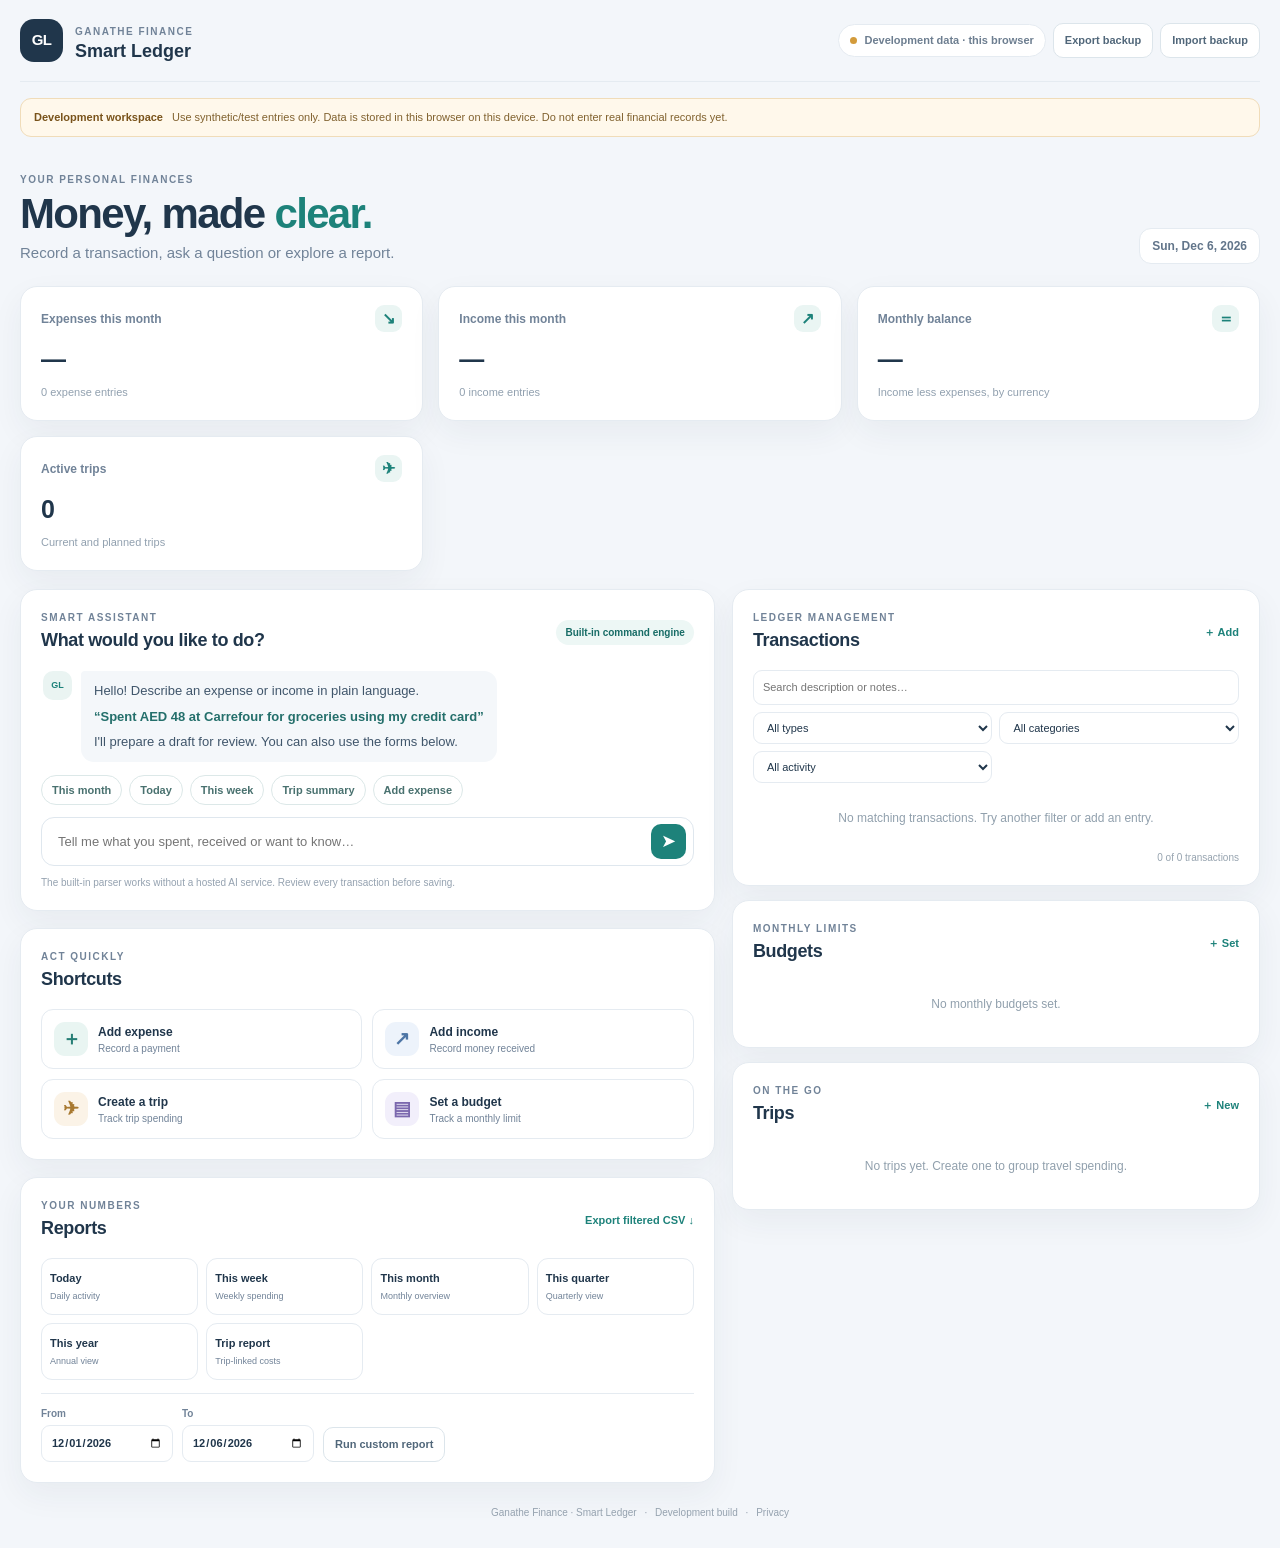
==== commit c279a16b: "Polish filtered ledger export and category search" ====
--- a/index.html
+++ b/index.html
@@ -75,7 +75,7 @@
           </section>
 
           <section class="panel" id="reportsPanel">
-            <div class="panel-heading"><div><p class="eyebrow">YOUR NUMBERS</p><h2>Reports</h2></div><button class="text-button" id="exportCsvButton" type="button">Export transactions CSV ↓</button></div>
+            <div class="panel-heading"><div><p class="eyebrow">YOUR NUMBERS</p><h2>Reports</h2></div><button class="text-button" id="exportCsvButton" type="button">Export filtered CSV ↓</button></div>
             <div class="report-actions">
               <button class="report-button" data-report="today" type="button"><strong>Today</strong><small>Daily activity</small></button>
               <button class="report-button" data-report="week" type="button"><strong>This week</strong><small>Weekly spending</small></button>
--- a/assets/css/app.css
+++ b/assets/css/app.css
@@ -5,3 +5,51 @@
 
 /* Transaction confirmation actions */
 .draft-actions{display:flex;flex-wrap:wrap;gap:7px;margin-top:10px}
+
+
+/* Feature MVP additions */
+.development-banner{display:flex;gap:9px;align-items:center;margin:16px 0 0;padding:10px 13px;border:1px solid #f0dcb9;border-radius:11px;background:#fff8eb;color:#80612e;font-size:11px}
+.development-banner strong{white-space:nowrap;color:#79531b}
+.header-actions{gap:7px;flex-wrap:wrap;justify-content:flex-end}
+.workspace-grid{grid-template-columns:minmax(0,1.25fr) minmax(340px,.95fr)}
+.side-column{gap:14px}
+.filter-grid{display:grid;grid-template-columns:1fr 1fr;gap:7px;margin-bottom:12px}
+.filter-grid input,.filter-grid select,.custom-report input{width:100%;min-width:0;padding:8px 9px;border:1px solid var(--line);border-radius:9px;background:#fff;color:var(--ink);font:inherit;font-size:11px}
+.filter-grid input{grid-column:span 2}
+.managed-transaction{align-items:flex-start;padding:12px 0}
+.transaction-side{display:grid;justify-items:end;gap:5px;flex:0 0 auto}
+.row-actions,.trip-actions{display:flex;align-items:center;gap:7px;flex-wrap:wrap}
+.row-actions button,.trip-actions button{border:0;background:transparent;color:var(--teal);padding:2px 0;font-size:10px;font-weight:800}
+.row-actions button:last-child{color:#b35d58}
+.list-footnote{margin:9px 0 0;color:#96a3af;font-size:10px;text-align:right}
+.budget-list{display:grid;gap:13px}
+.budget-item{padding:10px 0;border-top:1px solid #edf1f5}
+.budget-item:first-child{padding-top:0;border-top:0}
+.budget-heading,.budget-foot{display:flex;align-items:center;justify-content:space-between;gap:8px}
+.budget-heading strong{font-size:11px}
+.budget-heading span{color:#738496;font-size:10px;font-weight:700}
+.budget-track{height:7px;margin:8px 0 5px;border-radius:8px;background:#edf1f4;overflow:hidden}
+.budget-track span{display:block;height:100%;border-radius:8px;background:#3c9a83}
+.budget-track span.near{background:#d3a34f}
+.budget-track span.over{background:#c96a64}
+.budget-foot small{color:#8292a1;font-size:9px}
+.trip-item{gap:8px}
+.trip-actions{justify-content:flex-end}
+.custom-report{display:flex;align-items:flex-end;gap:9px;flex-wrap:wrap;margin-top:13px;padding-top:12px;border-top:1px solid var(--line)}
+.custom-report label{display:grid;gap:4px;color:var(--muted);font-size:10px;font-weight:700}
+.custom-report input{min-width:132px}
+.custom-report .button{align-self:end}
+.report-result{line-height:1.45}
+.report-period{margin:0 0 10px;color:#8796a5;font-size:10px}
+.report-summary-grid{display:grid;grid-template-columns:1fr 1fr;gap:10px}
+.report-summary-grid>div{display:grid;gap:3px;padding:11px;border:1px solid #e7edf1;border-radius:10px;background:#fff}
+.report-summary-grid small,.report-summary-grid span{color:#8192a2;font-size:9px}
+.report-summary-grid strong{font-size:12px;color:var(--ink)}
+.report-result h3{margin:14px 0 5px;font-size:11px}
+.report-breakdown{display:grid;gap:6px}
+.report-breakdown>div{display:flex;justify-content:space-between;gap:12px;padding:5px 0;border-bottom:1px solid #e8edf1;font-size:11px}
+.report-breakdown strong{white-space:nowrap}
+.empty-report{color:#8796a5;font-size:11px}
+.form-help{margin:12px 0 0;color:#8392a0;font-size:10px}
+@media(max-width:900px){.workspace-grid{grid-template-columns:1fr}.side-column{grid-template-columns:1fr 1fr}.side-column>.panel:first-child{grid-column:span 2}}
+@media(max-width:640px){.app-shell{width:calc(100% - 20px)}.topbar{height:auto;min-height:68px;padding:10px 0;align-items:flex-start;gap:10px}.header-actions{max-width:64%}.header-actions .button{font-size:9px;padding:7px 8px}.development-banner{align-items:flex-start;flex-direction:column;gap:2px}.welcome-row{gap:8px}.stats-grid{grid-template-columns:1fr 1fr}.stat-card strong{font-size:16px}.side-column{grid-template-columns:1fr}.side-column>.panel:first-child{grid-column:auto}.filter-grid{grid-template-columns:1fr 1fr}.custom-report{align-items:stretch}.custom-report label{flex:1}.custom-report .button{align-self:end}.report-summary-grid{grid-template-columns:1fr 1fr}}
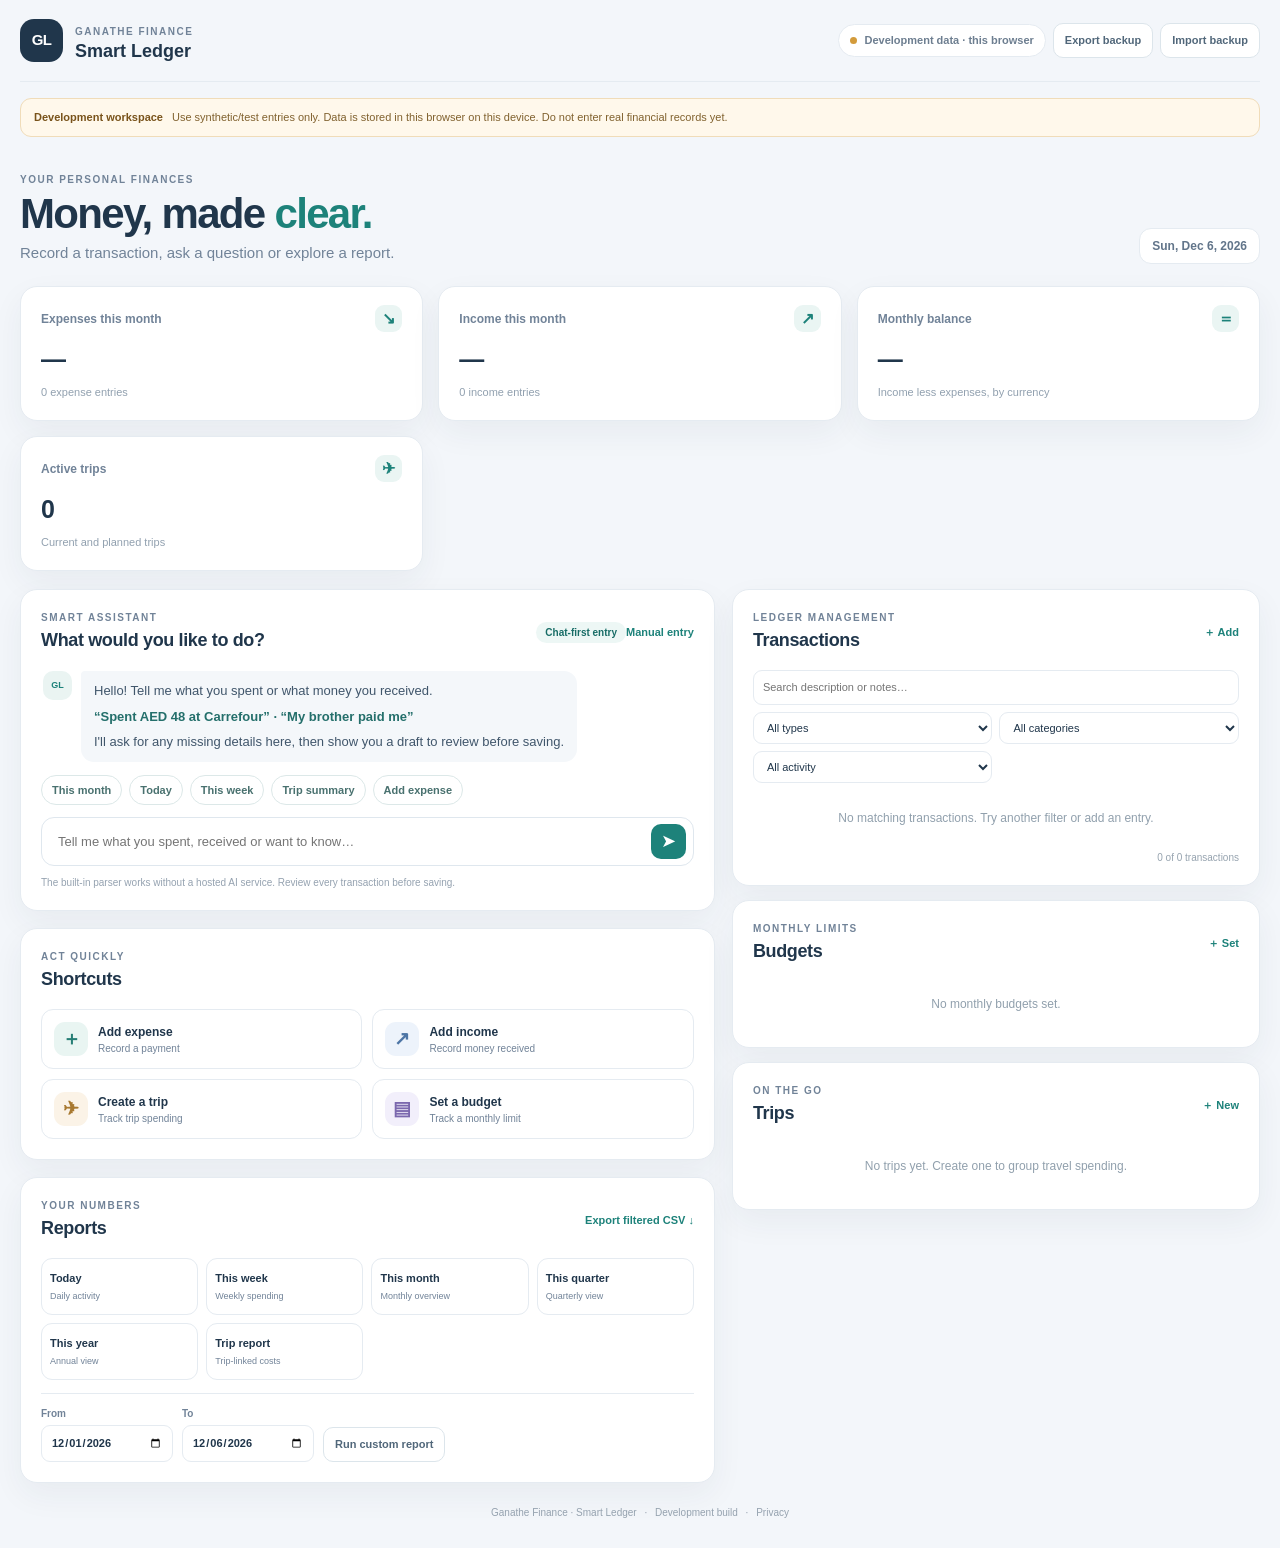
==== commit f82bfbb5: "Make transaction entry conversational and intent-aware" ====
--- a/index.html
+++ b/index.html
@@ -49,9 +49,9 @@
       <section class="workspace-grid">
         <div class="main-column">
           <section class="panel conversation-panel">
-            <div class="panel-heading"><div><p class="eyebrow">SMART ASSISTANT</p><h2>What would you like to do?</h2></div><span class="engine-label">Built-in command engine</span></div>
+            <div class="panel-heading"><div><p class="eyebrow">SMART ASSISTANT</p><h2>What would you like to do?</h2></div><div class="conversation-tools"><span class="engine-label">Chat-first entry</span><button class="text-button" id="manualTransactionEntry" type="button">Manual entry</button></div></div>
             <div class="chat-stream" id="chatStream" aria-live="polite">
-              <div class="chat-message assistant"><span class="avatar">GL</span><div class="message-body"><p>Hello! Describe an expense or income in plain language.</p><p class="example-phrase">“Spent AED 48 at Carrefour for groceries using my credit card”</p><p>I'll prepare a draft for review. You can also use the forms below.</p></div></div>
+              <div class="chat-message assistant"><span class="avatar">GL</span><div class="message-body"><p>Hello! Tell me what you spent or what money you received.</p><p class="example-phrase">“Spent AED 48 at Carrefour” · “My brother paid me”</p><p>I'll ask for any missing details here, then show you a draft to review before saving.</p></div></div>
             </div>
             <div class="suggestion-row">
               <button class="suggestion" data-prompt="Show my spending this month" type="button">This month</button>
